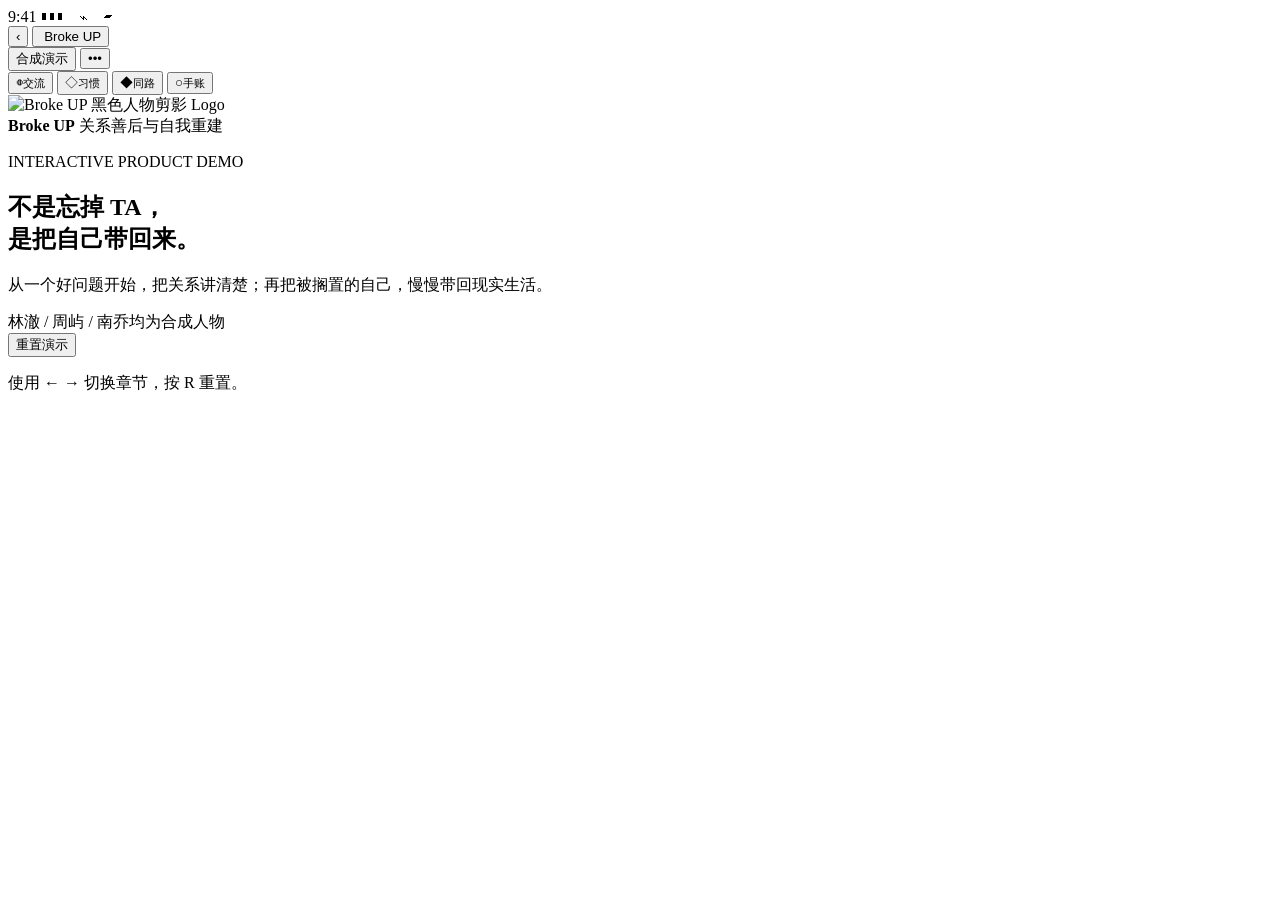
==== frontend/index.html @ 87f49ad3 "feat: add frontend/index.html" ====
<!doctype html>
<html lang="zh-CN">
  <head>
    <meta charset="UTF-8" />
    <meta name="viewport" content="width=device-width, initial-scale=1, viewport-fit=cover" />
    <meta
      name="description"
      content="Broke UP：先把一段关系讲清楚，再把每一次思念转成现实生活的一步。"
    />
    <meta name="theme-color" content="#d6d2c6" />
    <title>Broke UP｜关系善后与自我重建 Demo</title>
    <link rel="stylesheet" href="./styles.css" />
  </head>
  <body>
    <div class="ambient ambient-a" aria-hidden="true"></div>
    <div class="ambient ambient-b" aria-hidden="true"></div>

    <main class="demo-stage" aria-label="Broke UP 可交互产品原型">
      <section class="phone-frame" aria-label="手机界面">
        <div class="phone-surface" id="phoneSurface" data-phase="0">
          <div class="dynamic-island" aria-hidden="true"></div>
          <header class="status-bar" aria-hidden="true">
            <span>9:41</span>
            <span class="status-icons">▮▮▮　⌁　▰</span>
          </header>

          <nav class="app-bar" aria-label="页面导航">
            <button class="icon-button" id="backButton" type="button" aria-label="返回上一步">‹</button>
            <button class="brand-pill" type="button" id="brandButton" aria-label="Broke UP 首页">
              <img src="./assets/broke-up-logo-transparent.png" alt="" />
              <span>Broke UP</span>
            </button>
            <div class="top-actions">
              <button class="mode-pill" type="button" id="modeButton" aria-label="演示信息">
                <span class="mode-dot"></span>
                合成演示
              </button>
              <button class="demo-button" type="button" id="demoButton" aria-label="打开演示控制台">•••</button>
            </div>
          </nav>

          <div class="screen-progress" aria-hidden="true">
            <span id="progressBar"></span>
          </div>

          <div class="screen-host" id="screenHost" aria-live="polite"></div>
          <nav class="phase-tabs" id="phaseTabs" aria-label="第二阶段功能导航">
            <button type="button" data-phase-tab="chat" aria-label="情感交流">
              <span class="tab-glyph">◍</span><small>交流</small>
            </button>
            <button type="button" data-phase-tab="habit" aria-label="习惯与行动">
              <span class="tab-glyph">◇</span><small>习惯</small>
            </button>
            <button type="button" data-phase-tab="peer" aria-label="同路人">
              <span class="tab-glyph">◆</span><small>同路</small>
            </button>
            <button type="button" data-phase-tab="journal" aria-label="手账与关系记录">
              <span class="tab-glyph">○</span><small>手账</small>
            </button>
          </nav>
          <div class="toast" id="toast" role="status" aria-live="polite"></div>
        </div>
      </section>

      <aside class="presenter-rail" aria-label="演示章节导航">
        <div class="rail-brand">
          <img src="./assets/broke-up-logo-transparent.png" alt="Broke UP 黑色人物剪影 Logo" />
          <div>
            <strong>Broke UP</strong>
            <span>关系善后与自我重建</span>
          </div>
        </div>

        <div class="rail-copy">
          <p class="eyebrow">INTERACTIVE PRODUCT DEMO</p>
          <h1>不是忘掉 TA，<br />是把自己带回来。</h1>
          <p>从一个好问题开始，把关系讲清楚；再把被搁置的自己，慢慢带回现实生活。</p>
        </div>

        <ol class="chapter-list" id="chapterList"></ol>

        <div class="rail-footer">
          <div class="rail-status">
            <span class="mode-dot"></span>
            <span>林澈 / 周屿 / 南乔均为合成人物</span>
          </div>
          <button class="rail-reset" id="resetButton" type="button">重置演示</button>
          <p>使用 ← → 切换章节，按 R 重置。</p>
        </div>
      </aside>
    </main>

    <dialog class="modal" id="infoModal" aria-labelledby="infoTitle">
      <div class="modal-sheet compact">
        <button class="modal-close" type="button" data-close-modal aria-label="关闭">×</button>
        <p class="eyebrow">DEMO DISCLOSURE</p>
        <h2 id="infoTitle">这是一个稳定的合成演示</h2>
        <p>页面中的人物、关系轨迹、AI 分析和匹配结果均为预置数据，不代表真实用户效果，也不会调用外部模型。</p>
        <button class="primary-button" type="button" data-close-modal>我知道了</button>
      </div>
    </dialog>

    <dialog class="modal" id="evidenceModal" aria-labelledby="evidenceTitle">
      <form class="modal-sheet" method="dialog" id="evidenceForm">
        <button class="modal-close" value="cancel" aria-label="关闭">×</button>
        <p class="eyebrow" id="evidenceType">RELATIONSHIP EVIDENCE</p>
        <h2 id="evidenceTitle">证据详情</h2>
        <p class="source-line" id="evidenceSource"></p>
        <textarea id="evidenceDetail" rows="5" aria-label="证据内容"></textarea>
        <div class="modal-actions">
          <button class="secondary-button" type="button" id="hideEvidence">隐藏这条</button>
          <button class="primary-button" type="button" id="saveEvidence">确认并保存</button>
        </div>
      </form>
    </dialog>

    <dialog class="modal" id="demoModal" aria-labelledby="demoTitle">
      <div class="modal-sheet demo-sheet">
        <button class="modal-close" type="button" data-close-demo aria-label="关闭">×</button>
        <p class="eyebrow">DEMO CONTROL</p>
        <h2 id="demoTitle">演示控制台</h2>
        <p>快速跳到关键体验。人物、时间跃迁与结果均为合成演示。</p>
        <div class="demo-section">
          <strong>旅程天数</strong>
          <div class="demo-chip-row">
            <button type="button" data-demo-day="1">Day 1</button>
            <button type="button" data-demo-day="4">Day 4</button>
            <button type="button" data-demo-day="9">Day 9</button>
            <button type="button" data-demo-day="15">Day 15</button>
            <button type="button" data-demo-day="21">Day 21</button>
          </div>
        </div>
        <div class="demo-section">
          <strong>现实项目</strong>
          <div class="demo-chip-row">
            <button type="button" data-demo-skill="游泳">游泳</button>
            <button type="button" data-demo-skill="读书">读书</button>
            <button type="button" data-demo-skill="攀岩">攀岩</button>
            <button type="button" data-demo-skill="滑雪">滑雪</button>
          </div>
        </div>
        <button class="secondary-button" type="button" data-demo-reset>重置全部演示</button>
      </div>
    </dialog>

    <script src="./app.js" defer></script>
  </body>
</html>
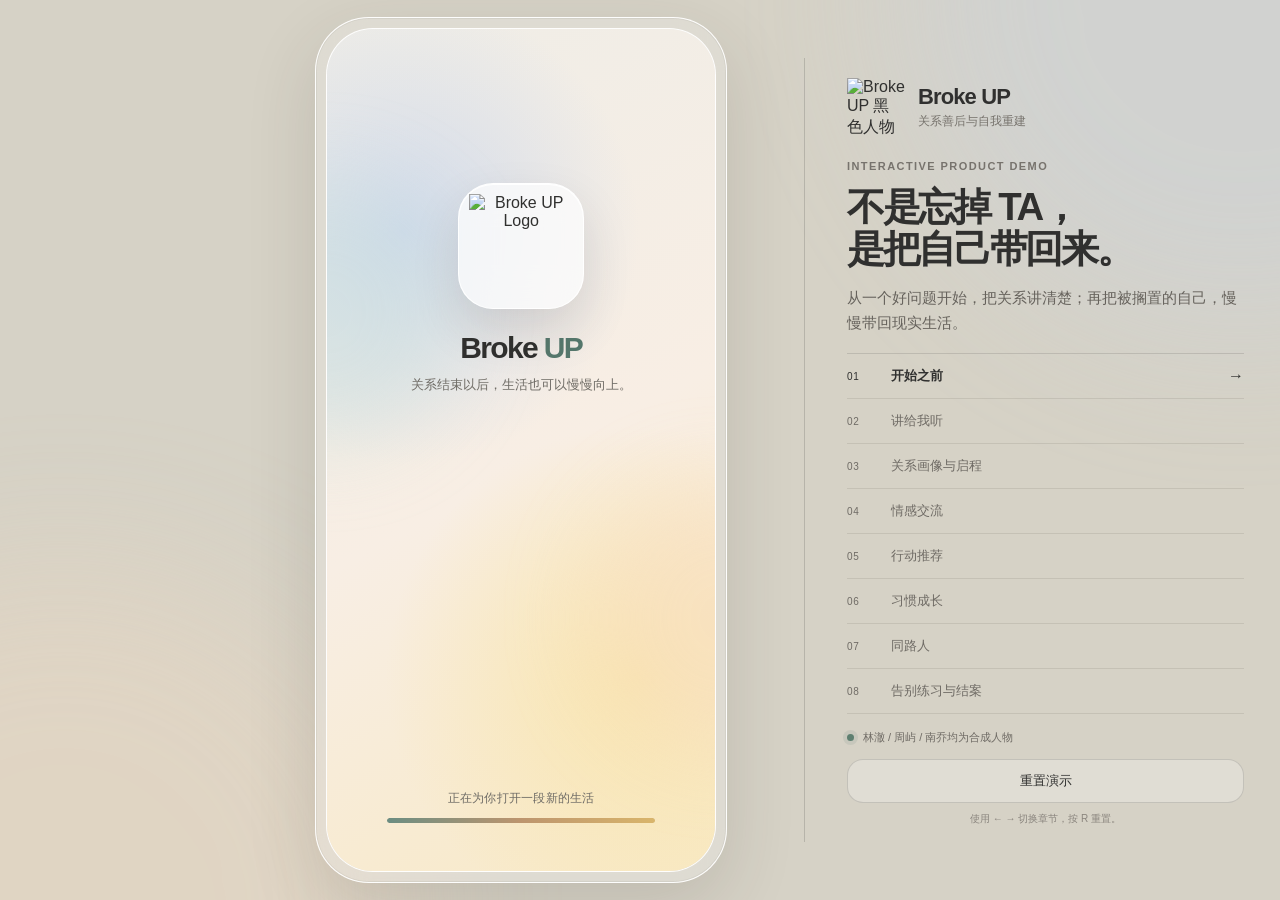
==== commit 0dadb21a: "feat: add Broke UP launch loading screen" ====
--- a/frontend/index.html
+++ b/frontend/index.html
@@ -18,6 +18,21 @@
     <main class="demo-stage" aria-label="Broke UP 可交互产品原型">
       <section class="phone-frame" aria-label="手机界面">
         <div class="phone-surface" id="phoneSurface" data-phase="0">
+          <section class="launch-screen" id="launchScreen" aria-label="Broke UP 正在打开" aria-live="polite">
+            <div class="launch-orb launch-orb-a" aria-hidden="true"></div>
+            <div class="launch-orb launch-orb-b" aria-hidden="true"></div>
+            <div class="launch-center">
+              <div class="launch-logo-card">
+                <img src="./assets/broke-up-logo-transparent.png" alt="Broke UP Logo" />
+              </div>
+              <strong>Broke <em>UP</em></strong>
+              <p>关系结束以后，生活也可以慢慢向上。</p>
+            </div>
+            <div class="launch-loading" aria-label="正在加载">
+              <span>正在为你打开一段新的生活</span>
+              <i aria-hidden="true"></i>
+            </div>
+          </section>
           <div class="dynamic-island" aria-hidden="true"></div>
           <header class="status-bar" aria-hidden="true">
             <span>9:41</span>
--- a/frontend/styles.css
+++ b/frontend/styles.css
@@ -0,0 +1,2176 @@
+:root {
+  color-scheme: light;
+  --canvas: #d6d2c6;
+  --cream: #fdf7e6;
+  --peach: #f9ddc1;
+  --yellow: #f9e4a6;
+  --blue: #c7d5ec;
+  --mint: #c3dddc;
+  --ink: #30302f;
+  --muted: #7a7772;
+  --line: rgba(48, 48, 47, 0.1);
+  --glass: rgba(255, 255, 255, 0.72);
+  --glass-strong: rgba(255, 255, 255, 0.88);
+  --shadow: 0 24px 70px rgba(54, 48, 40, 0.14);
+  --soft-shadow: 0 14px 34px rgba(65, 52, 38, 0.09);
+  --radius-xl: 30px;
+  --radius-lg: 24px;
+  --radius-md: 18px;
+  --ease: cubic-bezier(0.22, 0.8, 0.2, 1);
+  font-family: -apple-system, BlinkMacSystemFont, "SF Pro Display", "SF Pro Text", "PingFang SC",
+    "Helvetica Neue", Arial, sans-serif;
+}
+
+* {
+  box-sizing: border-box;
+}
+
+html,
+body {
+  min-width: 100%;
+  min-height: 100%;
+  margin: 0;
+  color: var(--ink);
+  background: var(--canvas);
+}
+
+body {
+  min-height: 100vh;
+  min-height: 100dvh;
+  overflow: hidden;
+}
+
+button,
+textarea,
+input {
+  font: inherit;
+}
+
+button {
+  color: inherit;
+}
+
+button:focus-visible,
+textarea:focus-visible,
+input:focus-visible {
+  outline: 3px solid rgba(74, 104, 128, 0.26);
+  outline-offset: 2px;
+}
+
+.ambient {
+  position: fixed;
+  width: 54vw;
+  height: 54vw;
+  pointer-events: none;
+  filter: blur(80px);
+  opacity: 0.42;
+  border-radius: 50%;
+}
+
+.ambient-a {
+  left: -22vw;
+  bottom: -28vw;
+  background: rgba(249, 221, 193, 0.7);
+}
+
+.ambient-b {
+  right: -24vw;
+  top: -28vw;
+  background: rgba(199, 213, 236, 0.7);
+}
+
+.demo-stage {
+  position: relative;
+  z-index: 1;
+  display: grid;
+  grid-template-columns: minmax(412px, 1fr) 440px;
+  align-items: center;
+  gap: clamp(42px, 6vw, 96px);
+  width: min(1280px, calc(100vw - 72px));
+  min-height: 100vh;
+  min-height: 100dvh;
+  margin: 0 auto;
+  padding: 17px 0;
+}
+
+.phone-frame {
+  justify-self: end;
+  width: 412px;
+  height: 866px;
+  min-height: 0;
+  padding: 10px;
+  border: 1px solid rgba(255, 255, 255, 0.92);
+  border-radius: 54px;
+  background: rgba(248, 248, 246, 0.26);
+  box-shadow: var(--shadow), inset 0 0 0 1px rgba(116, 112, 105, 0.09);
+  backdrop-filter: blur(24px);
+}
+
+.phone-surface {
+  --phase-bg: linear-gradient(150deg, #f8f8f6 0%, #f1eee8 78%, #e9e7e2 100%);
+  position: relative;
+  display: flex;
+  flex-direction: column;
+  width: 100%;
+  height: 100%;
+  overflow: hidden;
+  border: 1px solid rgba(255, 255, 255, 0.9);
+  border-radius: 47px;
+  background: var(--phase-bg);
+  transition: background 600ms var(--ease);
+  isolation: isolate;
+}
+
+.launch-screen {
+  position: absolute;
+  z-index: 30;
+  inset: 0;
+  display: flex;
+  flex-direction: column;
+  align-items: center;
+  justify-content: space-between;
+  overflow: hidden;
+  padding: 154px 28px 48px;
+  background:
+    radial-gradient(circle at 20% 24%, rgba(199, 213, 236, 0.78), transparent 33%),
+    radial-gradient(circle at 80% 77%, rgba(249, 228, 166, 0.8), transparent 35%),
+    linear-gradient(152deg, #efede7 0%, #f8eee4 52%, #f8e9c6 100%);
+  color: var(--ink);
+  text-align: center;
+  opacity: 1;
+  transition: opacity 280ms var(--ease), visibility 280ms var(--ease);
+}
+
+.launch-screen.is-leaving {
+  visibility: hidden;
+  opacity: 0;
+  pointer-events: none;
+}
+
+.launch-orb {
+  position: absolute;
+  width: 270px;
+  height: 270px;
+  border-radius: 50%;
+  filter: blur(42px);
+  opacity: 0.55;
+  pointer-events: none;
+  animation: launch-float 4.8s ease-in-out infinite alternate;
+}
+
+.launch-orb-a {
+  top: 148px;
+  left: -138px;
+  background: rgba(195, 221, 220, 0.74);
+}
+
+.launch-orb-b {
+  right: -145px;
+  bottom: 118px;
+  background: rgba(249, 221, 193, 0.86);
+  animation-delay: -2.4s;
+}
+
+.launch-center {
+  position: relative;
+  z-index: 1;
+  display: grid;
+  justify-items: center;
+}
+
+.launch-logo-card {
+  display: grid;
+  width: 126px;
+  height: 126px;
+  place-items: center;
+  overflow: hidden;
+  border: 1px solid rgba(255, 255, 255, 0.92);
+  border-radius: 35px;
+  background: rgba(255, 255, 255, 0.7);
+  box-shadow: 0 22px 48px rgba(54, 48, 40, 0.13), inset 0 1px 0 rgba(255, 255, 255, 0.96);
+  backdrop-filter: blur(18px);
+}
+
+.launch-logo-card img {
+  width: 104px;
+  height: 104px;
+  object-fit: contain;
+}
+
+.launch-center strong {
+  margin-top: 22px;
+  font-size: 30px;
+  font-weight: 720;
+  letter-spacing: -0.055em;
+}
+
+.launch-center strong em {
+  font-style: normal;
+  color: #55786d;
+}
+
+.launch-center p {
+  max-width: 255px;
+  margin: 10px 0 0;
+  color: #6f6c66;
+  font-size: 13px;
+  line-height: 1.6;
+}
+
+.launch-loading {
+  position: relative;
+  z-index: 1;
+  display: grid;
+  gap: 11px;
+  width: min(100%, 268px);
+  color: #6f6c66;
+  font-size: 12px;
+  letter-spacing: 0.02em;
+}
+
+.launch-loading i {
+  display: block;
+  height: 5px;
+  overflow: hidden;
+  border-radius: 999px;
+  background: rgba(48, 48, 47, 0.1);
+}
+
+.launch-loading i::after {
+  content: "";
+  display: block;
+  width: 42%;
+  height: 100%;
+  border-radius: inherit;
+  background: linear-gradient(90deg, #6b8d82, #bd956e, #d9b56b);
+  animation: launch-progress 1.8s var(--ease) both;
+}
+
+@keyframes launch-progress {
+  from { width: 8%; }
+  to { width: 100%; }
+}
+
+@keyframes launch-float {
+  from { transform: translate3d(-7px, -10px, 0) scale(0.96); }
+  to { transform: translate3d(11px, 10px, 0) scale(1.05); }
+}
+
+.dynamic-island {
+  position: absolute;
+  z-index: 5;
+  top: 11px;
+  left: 50%;
+  width: 122px;
+  height: 34px;
+  border-radius: 20px;
+  background: #171716;
+  transform: translateX(-50%);
+  pointer-events: none;
+}
+
+.phone-surface::before,
+.phone-surface::after {
+  content: "";
+  position: absolute;
+  z-index: -1;
+  pointer-events: none;
+  border-radius: 50%;
+  filter: blur(45px);
+  transition: background 650ms var(--ease), opacity 650ms var(--ease), transform 650ms var(--ease);
+}
+
+.phone-surface::before {
+  width: 310px;
+  height: 310px;
+  left: -120px;
+  top: 110px;
+  background: rgba(214, 210, 198, 0.52);
+}
+
+.phone-surface::after {
+  width: 330px;
+  height: 330px;
+  right: -155px;
+  bottom: 90px;
+  background: rgba(238, 230, 216, 0.5);
+}
+
+.phone-surface[data-phase="1"] {
+  --phase-bg: linear-gradient(152deg, #f6f5f2 0%, #ecece8 53%, #e7ebec 100%);
+}
+
+.phone-surface[data-phase="1"]::after,
+.phone-surface[data-phase="2"]::before {
+  background: rgba(199, 213, 236, 0.56);
+}
+
+.phone-surface[data-phase="2"] {
+  --phase-bg: linear-gradient(150deg, #f6f3ee 0%, #e9edef 56%, #eadfd4 100%);
+}
+
+.phone-surface[data-phase="3"] {
+  --phase-bg: linear-gradient(150deg, #f6f0e8 0%, #f8e5d0 54%, #f8e7b7 100%);
+}
+
+.phone-surface[data-phase="3"]::before,
+.phone-surface[data-phase="4"]::before {
+  background: rgba(249, 221, 193, 0.7);
+}
+
+.phone-surface[data-phase="4"] {
+  --phase-bg: linear-gradient(148deg, #f7eee3 0%, #f9ddc1 49%, #f9e4a6 100%);
+}
+
+.phone-surface[data-phase="5"] {
+  --phase-bg: linear-gradient(148deg, #f7eadc 0%, #f8d6b8 46%, #f8e69f 100%);
+}
+
+.phone-surface[data-phase="5"]::after,
+.phone-surface[data-phase="6"]::after {
+  background: rgba(195, 221, 220, 0.68);
+}
+
+.phone-surface[data-phase="6"] {
+  --phase-bg: linear-gradient(148deg, #f5eadd 0%, #f9dfbc 42%, #d7e5dc 100%);
+}
+
+.phone-surface[data-phase="7"] {
+  --phase-bg: linear-gradient(148deg, #f7ede3 0%, #f8d7bd 45%, #d9e6dc 100%);
+}
+
+.phone-surface[data-phase="7"]::before {
+  background: rgba(249, 228, 166, 0.66);
+}
+
+.phone-surface[data-phase="7"]::after {
+  background: rgba(199, 213, 236, 0.58);
+}
+
+.status-bar {
+  display: flex;
+  align-items: center;
+  justify-content: space-between;
+  height: 46px;
+  padding: 13px 27px 0;
+  font-size: 13px;
+  font-weight: 650;
+  letter-spacing: 0.01em;
+}
+
+.status-icons {
+  font-size: 11px;
+  letter-spacing: -0.05em;
+}
+
+.app-bar {
+  display: grid;
+  grid-template-columns: 44px minmax(0, 1fr) auto;
+  align-items: center;
+  gap: 9px;
+  padding: 12px 20px 10px;
+}
+
+.top-actions {
+  display: flex;
+  gap: 6px;
+  align-items: center;
+}
+
+.demo-button {
+  display: grid;
+  place-items: center;
+  width: 44px;
+  height: 44px;
+  padding: 0 0 6px;
+  border: 1px solid rgba(255, 255, 255, 0.86);
+  border-radius: 50%;
+  background: rgba(255, 255, 255, 0.72);
+  box-shadow: 0 8px 20px rgba(63, 55, 44, 0.05);
+  font-size: 16px;
+  letter-spacing: 1px;
+  cursor: pointer;
+}
+
+.icon-button,
+.brand-pill,
+.mode-pill {
+  height: 44px;
+  border: 1px solid rgba(255, 255, 255, 0.86);
+  background: rgba(255, 255, 255, 0.72);
+  box-shadow: 0 8px 20px rgba(63, 55, 44, 0.05);
+  backdrop-filter: blur(16px);
+}
+
+@media (max-width: 1160px) and (min-width: 981px) {
+  .mode-pill {
+    width: 44px;
+    padding: 0;
+    justify-content: center;
+    font-size: 0;
+  }
+}
+
+.icon-button {
+  display: grid;
+  place-items: center;
+  width: 44px;
+  padding: 0 0 4px;
+  border-radius: 50%;
+  font-size: 32px;
+  font-weight: 300;
+  cursor: pointer;
+}
+
+.icon-button:disabled {
+  visibility: hidden;
+}
+
+.brand-pill {
+  display: flex;
+  align-items: center;
+  justify-content: flex-start;
+  min-width: 0;
+  padding: 0 15px 0 8px;
+  border-radius: 22px;
+  cursor: pointer;
+}
+
+.brand-pill img,
+.rail-brand img,
+.brand-lockup img,
+.closure-logo img {
+  object-fit: contain;
+}
+
+.brand-pill img {
+  width: 30px;
+  height: 30px;
+  margin-right: 5px;
+}
+
+.brand-pill span {
+  overflow: hidden;
+  font-size: 15px;
+  font-weight: 650;
+  letter-spacing: -0.03em;
+  text-overflow: ellipsis;
+  white-space: nowrap;
+}
+
+.mode-pill {
+  display: flex;
+  align-items: center;
+  gap: 7px;
+  padding: 0 13px;
+  border-radius: 22px;
+  color: #635f59;
+  font-size: 11px;
+  cursor: pointer;
+}
+
+.mode-dot {
+  display: inline-block;
+  width: 7px;
+  height: 7px;
+  border-radius: 50%;
+  background: #5e7f70;
+  box-shadow: 0 0 0 4px rgba(94, 127, 112, 0.12);
+}
+
+.screen-progress {
+  height: 2px;
+  margin: 0 24px;
+  overflow: hidden;
+  border-radius: 3px;
+  background: rgba(48, 48, 47, 0.08);
+}
+
+.screen-progress span {
+  display: block;
+  width: 12.5%;
+  height: 100%;
+  border-radius: inherit;
+  background: linear-gradient(90deg, #808d91, #bb8e69);
+  transition: width 300ms var(--ease), background 400ms var(--ease);
+}
+
+.screen-host {
+  position: relative;
+  flex: 1;
+  min-height: 0;
+  overflow: hidden;
+}
+
+.phase-tabs {
+  position: absolute;
+  z-index: 10;
+  right: 0;
+  bottom: 0;
+  left: 0;
+  display: none;
+  grid-template-columns: repeat(4, 1fr);
+  height: 76px;
+  padding: 8px 12px max(9px, env(safe-area-inset-bottom));
+  border-top: 1px solid rgba(48, 48, 47, 0.08);
+  background: rgba(253, 250, 244, 0.88);
+  box-shadow: 0 -12px 32px rgba(65, 52, 38, 0.06);
+  backdrop-filter: blur(24px);
+}
+
+.phase-tabs.visible { display: grid; }
+.phase-tabs button {
+  display: grid;
+  place-items: center;
+  gap: 2px;
+  border: 0;
+  border-radius: 16px;
+  background: transparent;
+  color: #9a958e;
+  cursor: pointer;
+}
+.phase-tabs .tab-glyph { font-size: 19px; line-height: 1; }
+.phase-tabs small { font-size: 10px; }
+.phase-tabs button.active { color: #30302f; background: rgba(255, 255, 255, 0.56); }
+.phase-tabs button.active .tab-glyph { color: #6f8f7e; }
+.phone-surface[data-companion="true"] .screen { padding-bottom: calc(98px + env(safe-area-inset-bottom)); }
+
+.screen {
+  display: flex;
+  flex-direction: column;
+  width: 100%;
+  height: 100%;
+  min-height: 0;
+  padding: 22px 22px max(22px, env(safe-area-inset-bottom));
+  overflow: hidden auto;
+  scrollbar-width: none;
+  animation: screen-in 220ms var(--ease) both;
+}
+
+.screen::-webkit-scrollbar {
+  display: none;
+}
+
+@keyframes screen-in {
+  from {
+    opacity: 0;
+    transform: translateY(8px);
+  }
+  to {
+    opacity: 1;
+    transform: translateY(0);
+  }
+}
+
+.eyebrow {
+  margin: 0;
+  color: #77736d;
+  font-size: 11px;
+  font-weight: 650;
+  letter-spacing: 0.13em;
+  text-transform: uppercase;
+}
+
+.screen h2,
+.modal-sheet h2 {
+  margin: 10px 0 0;
+  font-size: clamp(29px, 7.2vw, 34px);
+  font-weight: 620;
+  line-height: 1.13;
+  letter-spacing: -0.055em;
+}
+
+.screen h3 {
+  margin: 0;
+  font-size: 21px;
+  font-weight: 620;
+  line-height: 1.28;
+  letter-spacing: -0.035em;
+}
+
+.screen p {
+  line-height: 1.55;
+}
+
+.lead {
+  margin: 12px 0 0;
+  color: #68645e;
+  font-size: 15px;
+}
+
+.glass-card {
+  border: 1px solid rgba(255, 255, 255, 0.78);
+  border-radius: var(--radius-lg);
+  background: var(--glass);
+  box-shadow: var(--soft-shadow);
+  backdrop-filter: blur(20px);
+}
+
+.primary-button,
+.secondary-button,
+.ghost-button,
+.text-button {
+  min-height: 50px;
+  border-radius: 18px;
+  cursor: pointer;
+  transition: transform 150ms ease, opacity 150ms ease, background 150ms ease;
+}
+
+.primary-button:active,
+.secondary-button:active,
+.ghost-button:active,
+.choice-card:active,
+.energy-button:active {
+  transform: scale(0.985);
+}
+
+.primary-button {
+  width: 100%;
+  border: 1px solid #30302f;
+  background: #30302f;
+  color: #fbf9f3;
+  font-size: 15px;
+  font-weight: 620;
+  box-shadow: 0 14px 28px rgba(48, 48, 47, 0.16);
+}
+
+.primary-button[disabled] {
+  border-color: #8d8983;
+  background: #8d8983;
+  cursor: wait;
+}
+
+.secondary-button,
+.ghost-button {
+  width: 100%;
+  border: 1px solid rgba(255, 255, 255, 0.8);
+  background: rgba(255, 255, 255, 0.5);
+  color: var(--ink);
+  font-size: 14px;
+  font-weight: 550;
+}
+
+.ghost-button {
+  min-height: 44px;
+  border-color: rgba(48, 48, 47, 0.13);
+  background: transparent;
+}
+
+.text-button {
+  min-height: 40px;
+  padding: 0;
+  border: 0;
+  background: transparent;
+  color: #68645e;
+  font-size: 13px;
+}
+
+.button-stack {
+  display: grid;
+  gap: 10px;
+  margin-top: auto;
+  padding-top: 20px;
+}
+
+.microcopy {
+  margin: 10px 0 0;
+  color: #817d76;
+  font-size: 11px;
+  line-height: 1.5;
+  text-align: center;
+}
+
+.promise-list { display: grid; gap: 12px; margin-top: 24px; }
+.promise-card { position: relative; display: grid; grid-template-columns: 1fr 36px; gap: 14px; padding: 17px; }
+.promise-card > div { grid-column: 1; grid-row: 1; }
+.promise-card strong { display: block; font-size: 15px; line-height: 1.35; }
+.promise-card p { margin: 6px 0 0; color: var(--muted); font-size: 11px; line-height: 1.5; }
+.promise-card small { display: block; margin-top: 8px; color: #938e87; font-size: 9px; }
+.promise-check { display: grid; grid-column: 2; grid-row: 1; place-items: center; width: 30px; height: 30px; border-radius: 50%; background: #30302f; color: white; font-size: 13px; }
+.promise-toggle { grid-column: 2; grid-row: 1; }
+.promise-toggle input { position: absolute; opacity: 0; }
+.promise-toggle span { position: relative; display: block; width: 36px; height: 22px; border-radius: 99px; background: rgba(48,48,47,.18); cursor: pointer; }
+.promise-toggle span::after { content: ""; position: absolute; top: 3px; left: 3px; width: 16px; height: 16px; border-radius: 50%; background: white; transition: transform 180ms ease; }
+.promise-toggle input:checked + span { background: #6f8f7e; }
+.promise-toggle input:checked + span::after { transform: translateX(14px); }
+.safety-note { margin-top: 14px; padding: 12px 14px; border: 1px solid rgba(48,48,47,.07); border-radius: 17px; background: rgba(255,255,255,.3); color: #8a857e; font-size: 10px; line-height: 1.5; }
+
+.agent-orb {
+  position: relative;
+  flex: none;
+  width: 126px;
+  height: 126px;
+  margin: 28px auto 22px;
+  border-radius: 50%;
+  background:
+    radial-gradient(circle at 30% 28%, rgba(255, 255, 255, 0.9), transparent 24%),
+    radial-gradient(circle at 68% 70%, rgba(195, 221, 220, 0.95), transparent 40%),
+    radial-gradient(circle at 42% 60%, rgba(199, 213, 236, 0.95), rgba(236, 192, 228, 0.62) 58%, transparent 74%);
+  box-shadow: 0 0 44px rgba(171, 190, 217, 0.75), 0 0 80px rgba(249, 228, 166, 0.45);
+  animation: breathe 3.8s ease-in-out infinite;
+}
+
+.agent-orb.small {
+  width: 46px;
+  height: 46px;
+  margin: 0;
+  box-shadow: 0 0 24px rgba(171, 190, 217, 0.58);
+}
+
+@keyframes breathe {
+  50% {
+    transform: scale(1.045);
+    filter: saturate(1.08);
+  }
+}
+
+.sealed-card {
+  padding: 20px;
+  text-align: left;
+}
+
+.sealed-card .seal {
+  display: grid;
+  place-items: center;
+  width: 42px;
+  height: 42px;
+  margin-bottom: 22px;
+  border-radius: 50%;
+  background: #353533;
+  color: white;
+  font-size: 18px;
+}
+
+.sealed-card h3 {
+  margin-bottom: 8px;
+}
+
+.sealed-card p {
+  margin: 0;
+  color: var(--muted);
+  font-size: 13px;
+}
+
+.disclosure {
+  display: grid;
+  gap: 12px;
+  margin-top: 18px;
+  padding: 18px;
+}
+
+.disclosure-row {
+  display: grid;
+  grid-template-columns: 28px 1fr;
+  gap: 10px;
+  align-items: start;
+  font-size: 13px;
+  line-height: 1.42;
+}
+
+.disclosure-row span:first-child {
+  display: grid;
+  place-items: center;
+  width: 25px;
+  height: 25px;
+  border-radius: 50%;
+  background: rgba(199, 213, 236, 0.48);
+  font-size: 11px;
+}
+
+.consent-check {
+  display: flex;
+  gap: 10px;
+  align-items: flex-start;
+  margin-top: 14px;
+  color: #5f5c56;
+  font-size: 12px;
+  line-height: 1.4;
+}
+
+.consent-check input {
+  width: 18px;
+  height: 18px;
+  margin-top: 1px;
+  accent-color: #30302f;
+}
+
+.simulation-tag {
+  align-self: center;
+  margin: 0 auto 16px;
+  padding: 7px 12px;
+  border: 1px solid rgba(48, 48, 47, 0.15);
+  border-radius: 99px;
+  background: rgba(255, 255, 255, 0.48);
+  color: #6e6962;
+  font-size: 10px;
+  letter-spacing: 0.05em;
+}
+
+.echo-profile {
+  display: flex;
+  flex-direction: column;
+  align-items: center;
+  margin-top: 10px;
+  text-align: center;
+}
+
+.avatar,
+.peer-avatar {
+  display: grid;
+  place-items: center;
+  border: 1px solid rgba(255, 255, 255, 0.88);
+  border-radius: 50%;
+  background: linear-gradient(150deg, rgba(199, 213, 236, 0.9), rgba(249, 221, 193, 0.9));
+  color: #484641;
+  box-shadow: var(--soft-shadow);
+}
+
+.avatar {
+  width: 72px;
+  height: 72px;
+  font-size: 20px;
+  font-weight: 650;
+}
+
+.echo-profile strong {
+  margin-top: 10px;
+  font-size: 17px;
+}
+
+.echo-bubble {
+  position: relative;
+  margin: 24px 8px 0;
+  padding: 20px;
+  border-radius: 26px 26px 26px 8px;
+  background: rgba(255, 255, 255, 0.8);
+  box-shadow: var(--soft-shadow);
+  font-size: 17px;
+  line-height: 1.48;
+}
+
+.agent-question {
+  display: flex;
+  gap: 12px;
+  align-items: center;
+  margin-top: 18px;
+  padding: 14px;
+  border-top: 1px solid rgba(48, 48, 47, 0.09);
+  color: #5f5c56;
+  font-size: 13px;
+  line-height: 1.45;
+}
+
+.question-index {
+  display: flex;
+  justify-content: space-between;
+  margin-top: 22px;
+  color: #7b7770;
+  font-size: 12px;
+}
+
+.question-hint { margin: 9px 0 0; color: #8a857e; font-size: 11px; }
+.answer-options > small { margin-bottom: 1px; color: #97928b; font-size: 9px; }
+.story-footer { display: flex; justify-content: space-between; align-items: center; gap: 12px; margin-top: 9px; color: #8f8a83; font-size: 9px; }
+.story-footer button { padding: 7px 0; border: 0; background: transparent; color: #77716a; font-size: 10px; cursor: pointer; }
+
+.checkpoint-screen h2 { white-space: pre-line; }
+.checkpoint-grid { display: grid; gap: 12px; margin-top: 22px; }
+.checkpoint-card { padding: 18px; }
+.checkpoint-card small, .checkpoint-card strong, .checkpoint-card span { display: block; }
+.checkpoint-card small { color: #6f8f7e; font-size: 10px; }
+.checkpoint-card strong { margin-top: 8px; font-size: 15px; line-height: 1.45; }
+.checkpoint-card span { margin-top: 8px; color: var(--muted); font-size: 11px; line-height: 1.45; }
+.checkpoint-card.open { border-color: rgba(181,138,103,.25); background: rgba(253,247,230,.68); }
+.checkpoint-card.open small { color: #a07655; }
+.portrait-meter { margin-top: 18px; }
+.portrait-meter > div { height: 6px; overflow: hidden; border-radius: 6px; background: rgba(48,48,47,.08); }
+.portrait-meter > div span { display: block; height: 100%; border-radius: inherit; background: linear-gradient(90deg,#83939a,#b58a67); }
+.portrait-meter > small { display: block; margin-top: 7px; color: #918c85; font-size: 9px; text-align: right; }
+
+.profile-card {
+  display: grid;
+  gap: 13px;
+  margin-top: 22px;
+  padding: 18px;
+}
+
+.simple-profile { gap: 17px; }
+.profile-line { display: grid; grid-template-columns: 62px 1fr; gap: 14px; align-items: center; }
+.profile-line label { min-width: 0; }
+.profile-card label > span { float: right; color: #a09b94; font-size: 9px; font-weight: 400; }
+.profile-card fieldset { min-width: 0; margin: 0; padding: 0; border: 0; }
+.profile-card legend { padding: 0; color: var(--ink); font-size: 13px; font-weight: 620; }
+.profile-card fieldset > small { display: block; margin-top: 4px; color: #938e87; font-size: 9px; }
+.profile-chips { display: flex; flex-wrap: wrap; gap: 7px; margin-top: 10px; }
+.profile-chip { min-height: 34px; padding: 0 11px; border: 1px solid rgba(48,48,47,.1); border-radius: 99px; background: rgba(255,255,255,.52); color: #716c65; font-size: 10px; cursor: pointer; }
+.profile-chip.selected { border-color: #6f8f7e; background: rgba(195,221,220,.46); color: #405e4f; }
+
+.profile-avatar {
+  display: grid;
+  place-items: center;
+  width: 62px;
+  height: 62px;
+  border: 1px solid rgba(255, 255, 255, 0.9);
+  border-radius: 50%;
+  background: linear-gradient(145deg, var(--blue), var(--peach));
+  box-shadow: var(--soft-shadow);
+  font-size: 18px;
+  font-weight: 680;
+}
+
+.profile-avatar.small {
+  width: 46px;
+  height: 46px;
+  font-size: 14px;
+}
+
+.profile-card label {
+  display: grid;
+  gap: 6px;
+  color: #716c65;
+  font-size: 11px;
+}
+
+.profile-card input {
+  width: 100%;
+  height: 44px;
+  padding: 0 13px;
+  border: 1px solid rgba(48, 48, 47, 0.1);
+  border-radius: 14px;
+  background: rgba(255, 255, 255, 0.62);
+  color: var(--ink);
+  font-size: 14px;
+}
+
+.entry-grid {
+  display: grid;
+  gap: 13px;
+  margin-top: 28px;
+}
+
+.entry-card {
+  display: grid;
+  grid-template-columns: 48px 1fr auto;
+  gap: 4px 14px;
+  width: 100%;
+  padding: 18px;
+  color: var(--ink);
+  text-align: left;
+  cursor: pointer;
+}
+
+.entry-card .entry-icon {
+  display: grid;
+  grid-row: 1 / 3;
+  place-items: center;
+  width: 48px;
+  height: 48px;
+  border-radius: 16px;
+  background: linear-gradient(145deg, rgba(199, 213, 236, 0.8), rgba(249, 228, 166, 0.68));
+  font-size: 18px;
+}
+
+.entry-card strong { font-size: 17px; }
+.entry-card small { grid-column: 2 / 4; color: var(--muted); font-size: 12px; line-height: 1.45; }
+.entry-card em { justify-self: end; grid-column: 3; grid-row: 1; color: #7e8f85; font-size: 10px; font-style: normal; }
+.entry-card b { grid-column: 2 / 4; margin-top: 5px; color: #938e87; font-size: 9px; font-weight: 500; }
+
+.story-person {
+  display: flex;
+  align-items: center;
+  gap: 8px;
+  margin-top: 14px;
+  color: var(--muted);
+  font-size: 11px;
+}
+
+.mini-avatar {
+  display: grid;
+  place-items: center;
+  width: 26px;
+  height: 26px;
+  border-radius: 50%;
+  background: rgba(199, 213, 236, 0.72);
+  color: var(--ink);
+}
+
+.voice-agent {
+  display: grid;
+  justify-items: center;
+  color: var(--muted);
+  font-size: 11px;
+}
+
+.voice-agent .agent-orb { width: 92px; height: 92px; margin: 12px auto 10px; }
+.voice-agent strong { color: var(--ink); font-size: 16px; }
+
+.voice-transcript { display: grid; gap: 10px; margin-top: 18px; }
+.voice-bubble { max-width: 88%; padding: 13px 15px; border-radius: 19px; font-size: 13px; line-height: 1.45; }
+.voice-bubble.agent { border-bottom-left-radius: 6px; background: rgba(255, 255, 255, 0.68); }
+.voice-bubble.user { justify-self: end; border-bottom-right-radius: 6px; background: #30302f; color: white; }
+
+.live-memory { display: grid; gap: 7px; margin-top: 14px; padding: 14px; }
+.live-memory small { color: var(--muted); font-size: 10px; }
+.live-memory span { color: #647a6c; font-size: 11px; }
+
+.build-list { display: grid; gap: 13px; margin-top: 18px; padding: 18px; color: var(--muted); font-size: 13px; }
+.build-list .done { color: #5e7f70; }
+
+.portrait-header {
+  display: flex;
+  align-items: center;
+  gap: 12px;
+  margin: 12px 0 4px;
+  padding: 12px;
+}
+.portrait-header strong, .portrait-header small { display: block; }
+.portrait-header strong { font-size: 13px; }
+.portrait-header small { margin-top: 3px; color: var(--muted); font-size: 10px; }
+
+.transition-orb { display: grid; justify-items: center; margin-top: 8px; color: #7c7770; font-size: 10px; }
+.transition-orb .agent-orb { width: 96px; height: 96px; margin: 10px auto 12px; }
+.transition-screen h2 { margin-top: 20px; font-size: 28px; }
+.transition-path { display: grid; gap: 9px; margin-top: 18px; }
+.transition-path article { display: grid; grid-template-columns: 28px 1fr; gap: 10px; padding: 14px; }
+.transition-path article > span { color: #a07b5f; font-size: 9px; letter-spacing: .08em; }
+.transition-path strong { display: block; font-size: 13px; }
+.transition-path p { margin: 4px 0 0; color: var(--muted); font-size: 10px; line-height: 1.45; }
+.journal-note { margin-top: 14px; padding: 15px; }
+.journal-note small, .journal-note span { display: block; color: #8a857e; font-size: 9px; }
+.journal-note p { margin: 7px 0; font-size: 13px; line-height: 1.5; }
+
+.question-text {
+  margin-top: 12px !important;
+  font-size: 30px !important;
+}
+
+.answer-options {
+  display: grid;
+  gap: 10px;
+  margin-top: 24px;
+}
+
+.choice-card,
+.energy-button,
+.milestone-button {
+  border: 1px solid rgba(255, 255, 255, 0.82);
+  background: rgba(255, 255, 255, 0.58);
+  color: var(--ink);
+  cursor: pointer;
+}
+
+.choice-card {
+  min-height: 58px;
+  padding: 14px 16px;
+  border-radius: 20px;
+  font-size: 14px;
+  line-height: 1.4;
+  text-align: left;
+}
+
+.choice-card.selected,
+.energy-button.selected {
+  border-color: rgba(115, 137, 124, 0.5);
+  background: rgba(230, 240, 234, 0.78);
+  box-shadow: inset 0 0 0 1px rgba(115, 137, 124, 0.22);
+}
+
+.composer {
+  margin-top: auto;
+  padding: 12px;
+  border-radius: 25px;
+  background: rgba(250, 251, 253, 0.83);
+  box-shadow: var(--soft-shadow);
+}
+
+.composer textarea {
+  width: 100%;
+  min-height: 58px;
+  resize: none;
+  border: 0;
+  background: transparent;
+  color: var(--ink);
+  font-size: 14px;
+  line-height: 1.45;
+}
+
+.composer textarea::placeholder {
+  color: #9a9690;
+}
+
+.composer textarea:focus {
+  outline: 0;
+}
+
+.composer-actions {
+  display: flex;
+  align-items: center;
+  justify-content: space-between;
+  margin-top: 8px;
+}
+
+.record-button,
+.send-button {
+  display: grid;
+  place-items: center;
+  width: 40px;
+  height: 40px;
+  border: 0;
+  border-radius: 50%;
+  cursor: pointer;
+}
+
+.record-button {
+  background: rgba(255, 255, 255, 0.78);
+}
+
+.record-button.recording {
+  background: #f2c8bc;
+  animation: pulse-record 1s ease-in-out infinite;
+}
+
+@keyframes pulse-record {
+  50% {
+    box-shadow: 0 0 0 8px rgba(226, 149, 129, 0.13);
+  }
+}
+
+.send-button {
+  background: #30302f;
+  color: white;
+  font-size: 20px;
+}
+
+.memory-status {
+  color: #708376;
+  font-size: 11px;
+}
+
+.tab-row {
+  display: flex;
+  gap: 8px;
+  margin: 20px -2px 14px;
+  padding: 2px;
+  overflow-x: auto;
+  scrollbar-width: none;
+}
+
+.tab-row::-webkit-scrollbar {
+  display: none;
+}
+
+.tab-button {
+  flex: none;
+  height: 36px;
+  padding: 0 13px;
+  border: 1px solid rgba(255, 255, 255, 0.8);
+  border-radius: 18px;
+  background: rgba(255, 255, 255, 0.48);
+  color: #6d6963;
+  font-size: 12px;
+  cursor: pointer;
+}
+
+.tab-button.active {
+  border-color: #30302f;
+  background: #30302f;
+  color: white;
+}
+
+.evidence-list {
+  display: grid;
+  gap: 10px;
+}
+
+.evidence-card {
+  display: grid;
+  grid-template-columns: 10px 1fr auto;
+  gap: 12px;
+  align-items: center;
+  width: 100%;
+  padding: 15px;
+  border: 1px solid rgba(255, 255, 255, 0.82);
+  border-radius: 21px;
+  background: rgba(255, 255, 255, 0.62);
+  color: var(--ink);
+  text-align: left;
+  cursor: pointer;
+}
+
+.evidence-dot {
+  width: 8px;
+  height: 8px;
+  border-radius: 50%;
+  background: #83939a;
+}
+
+.evidence-card[data-category="view"] .evidence-dot {
+  background: #b79172;
+}
+
+.evidence-card[data-category="model"] .evidence-dot {
+  background: #9a8ca8;
+}
+
+.evidence-card[data-category="unknown"] .evidence-dot {
+  background: #9a9790;
+}
+
+.evidence-card[data-category="self"] .evidence-dot {
+  background: #6f8f7e;
+}
+
+.evidence-card strong {
+  display: block;
+  font-size: 14px;
+  line-height: 1.35;
+}
+
+.evidence-card small {
+  display: block;
+  margin-top: 4px;
+  color: var(--muted);
+  font-size: 11px;
+}
+
+.evidence-card > span:last-child {
+  color: #7a7772;
+  font-size: 18px;
+}
+
+.caveat {
+  margin: 13px 0 0;
+  color: #77736d;
+  font-size: 11px;
+  line-height: 1.5;
+}
+
+.clue-input {
+  margin-top: 18px;
+  padding: 16px;
+  border-radius: 22px 22px 8px 22px;
+  background: #30302f;
+  color: white;
+  font-size: 15px;
+  line-height: 1.45;
+}
+
+.companion-head { display: flex; gap: 12px; align-items: center; margin: 12px 0 16px; padding: 13px; }
+.companion-head strong, .companion-head small { display: block; }
+.companion-head strong { font-size: 12px; }
+.companion-head small { margin-top: 3px; color: var(--muted); font-size: 9px; }
+.clue-composer { display: grid; grid-template-columns: 1fr 40px; gap: 8px; margin-top: 16px; padding: 10px; border-radius: 22px; background: rgba(255,255,255,.7); box-shadow: var(--soft-shadow); }
+.clue-composer textarea { min-height: 58px; resize: none; border: 0; background: transparent; color: var(--ink); font-size: 13px; line-height: 1.45; }
+.clue-composer textarea:focus { outline: 0; }
+.clue-composer button { align-self: end; width: 40px; height: 40px; border: 0; border-radius: 50%; background: #30302f; color: white; font-size: 18px; cursor: pointer; }
+.clue-presets { display: flex; gap: 7px; margin-top: 10px; overflow-x: auto; scrollbar-width: none; }
+.clue-presets::-webkit-scrollbar { display: none; }
+.clue-presets button { flex: none; min-height: 32px; padding: 0 10px; border: 1px solid rgba(48,48,47,.09); border-radius: 99px; background: rgba(255,255,255,.4); color: #77716a; font-size: 9px; cursor: pointer; }
+
+.analysis-stack {
+  display: grid;
+  gap: 9px;
+  margin-top: 15px;
+}
+
+.analysis-card {
+  display: grid;
+  grid-template-columns: 74px 1fr;
+  gap: 10px;
+  padding: 13px 14px;
+  border: 1px solid rgba(255, 255, 255, 0.72);
+  border-radius: 18px;
+  background: rgba(255, 255, 255, 0.54);
+  font-size: 12px;
+  line-height: 1.45;
+}
+
+.analysis-card strong {
+  font-size: 11px;
+  letter-spacing: 0.04em;
+}
+
+.analysis-card.unknown {
+  background: rgba(239, 237, 232, 0.62);
+}
+
+.analysis-card.loop {
+  border-color: rgba(185, 137, 91, 0.24);
+  background: rgba(253, 247, 230, 0.72);
+}
+
+.source-chip {
+  display: inline-flex;
+  align-items: center;
+  gap: 6px;
+  margin-top: 12px;
+  padding: 7px 10px;
+  border: 1px solid rgba(48, 48, 47, 0.1);
+  border-radius: 99px;
+  background: rgba(255, 255, 255, 0.42);
+  color: #6b6760;
+  font-size: 10px;
+}
+
+.energy-row {
+  display: grid;
+  grid-template-columns: repeat(3, 1fr);
+  gap: 8px;
+  margin-top: 18px;
+}
+
+.energy-button {
+  min-height: 46px;
+  border-radius: 17px;
+  font-size: 12px;
+}
+
+.action-list {
+  display: grid;
+  gap: 10px;
+  margin-top: 15px;
+}
+
+.action-card {
+  display: grid;
+  grid-template-columns: 1fr auto;
+  gap: 10px;
+  align-items: center;
+  padding: 16px;
+  border: 1px solid rgba(255, 255, 255, 0.82);
+  border-radius: 22px;
+  background: rgba(255, 255, 255, 0.6);
+  box-shadow: 0 10px 24px rgba(77, 57, 38, 0.05);
+}
+
+.action-card small {
+  color: #8c6d52;
+  font-size: 10px;
+  font-weight: 650;
+  letter-spacing: 0.06em;
+}
+
+.action-card strong {
+  display: block;
+  margin-top: 5px;
+  font-size: 14px;
+  line-height: 1.35;
+}
+
+.action-card p {
+  margin: 5px 0 0;
+  color: #756f67;
+  font-size: 11px;
+  line-height: 1.4;
+}
+
+.action-select {
+  display: grid;
+  place-items: center;
+  width: 38px;
+  height: 38px;
+  border: 0;
+  border-radius: 50%;
+  background: #30302f;
+  color: white;
+  cursor: pointer;
+}
+
+.recommendation-reason {
+  margin-top: 12px;
+  padding: 12px 14px;
+  border-left: 2px solid #b58a67;
+  color: #6d675f;
+  font-size: 11px;
+  line-height: 1.5;
+}
+
+.feedback-card {
+  margin-top: 16px;
+  padding: 16px;
+}
+
+.feedback-card p {
+  margin: 0 0 12px;
+  font-size: 13px;
+}
+
+.feedback-row {
+  display: flex;
+  flex-wrap: wrap;
+  gap: 7px;
+}
+
+.feedback-chip {
+  min-height: 34px;
+  padding: 0 12px;
+  border: 1px solid rgba(48, 48, 47, 0.11);
+  border-radius: 99px;
+  background: rgba(255, 255, 255, 0.58);
+  color: #625e58;
+  font-size: 11px;
+  cursor: pointer;
+}
+
+.feedback-chip.selected {
+  border-color: #30302f;
+  background: #30302f;
+  color: white;
+}
+
+.project-card {
+  margin-top: 14px;
+  padding: 17px;
+}
+
+.project-meta {
+  display: flex;
+  justify-content: space-between;
+  margin-bottom: 9px;
+  color: #746c62;
+  font-size: 11px;
+}
+
+.project-progress {
+  height: 7px;
+  overflow: hidden;
+  border-radius: 9px;
+  background: rgba(48, 48, 47, 0.1);
+}
+
+.project-progress span,
+.project-progress b {
+  display: block;
+  height: 100%;
+  border-radius: inherit;
+  background: linear-gradient(90deg, #c88c55, #788f80);
+  transition: width 400ms var(--ease);
+}
+
+.journey-head {
+  display: grid;
+  grid-template-columns: 1fr auto;
+  gap: 10px 14px;
+  margin-bottom: 17px;
+  padding: 15px;
+}
+
+.journey-head small,
+.journey-head strong { display: block; }
+.journey-head small { color: var(--muted); font-size: 10px; }
+.journey-head strong { margin-top: 3px; font-size: 18px; }
+.journey-head strong i { color: var(--muted); font-size: 11px; font-style: normal; font-weight: 500; }
+.journey-head > span { align-self: center; color: #6e675e; font-size: 11px; }
+.journey-head .project-progress { grid-column: 1 / -1; }
+
+.view-timeline {
+  display: grid;
+  gap: 0;
+  margin-top: 13px;
+  padding: 15px;
+}
+
+.view-entry {
+  padding: 10px 0;
+  border-top: 1px solid rgba(48, 48, 47, 0.08);
+}
+.view-entry small { color: var(--muted); font-size: 10px; }
+.view-entry p { margin: 4px 0 0; color: #6d6861; font-size: 11px; line-height: 1.45; }
+.view-entry.latest p { color: var(--ink); font-size: 12px; }
+
+.same-road-feed { margin-top: 20px; }
+.feed-card { margin-top: 10px; padding: 14px; }
+.feed-card strong { font-size: 12px; }
+.feed-card p { margin: 7px 0; color: #67625b; font-size: 11px; }
+.feed-card small { color: var(--muted); font-size: 9px; }
+
+.milestone-list {
+  display: grid;
+  gap: 8px;
+  margin-top: 15px;
+}
+
+.milestone-button {
+  display: grid;
+  grid-template-columns: 28px 1fr;
+  gap: 9px;
+  align-items: start;
+  width: 100%;
+  min-height: 54px;
+  padding: 11px 12px;
+  border-radius: 18px;
+  text-align: left;
+}
+
+.milestone-button:disabled {
+  opacity: 0.48;
+  cursor: default;
+}
+
+.milestone-button.current {
+  border-color: rgba(112, 143, 126, 0.46);
+  background: rgba(231, 241, 234, 0.7);
+}
+
+.milestone-number {
+  display: grid;
+  place-items: center;
+  width: 26px;
+  height: 26px;
+  border-radius: 50%;
+  background: rgba(48, 48, 47, 0.08);
+  font-size: 11px;
+}
+
+.milestone-button.current .milestone-number,
+.milestone-button.done .milestone-number {
+  background: #6f8f7e;
+  color: white;
+}
+
+.milestone-button strong {
+  display: block;
+  font-size: 13px;
+}
+
+.milestone-button small {
+  display: block;
+  margin-top: 3px;
+  color: #756e66;
+  font-size: 10px;
+  line-height: 1.35;
+}
+
+.consent-card {
+  margin-top: 16px;
+  padding: 17px;
+}
+
+.share-row {
+  display: flex;
+  align-items: center;
+  justify-content: space-between;
+  gap: 12px;
+  padding: 10px 0;
+  border-bottom: 1px solid rgba(48, 48, 47, 0.08);
+  font-size: 13px;
+}
+
+.share-row:last-child {
+  border-bottom: 0;
+}
+
+.toggle {
+  position: relative;
+  width: 42px;
+  height: 24px;
+  flex: none;
+}
+
+.toggle input {
+  position: absolute;
+  opacity: 0;
+}
+
+.toggle span {
+  display: block;
+  width: 100%;
+  height: 100%;
+  border-radius: 99px;
+  background: rgba(48, 48, 47, 0.18);
+  cursor: pointer;
+  transition: background 180ms ease;
+}
+
+.toggle span::after {
+  content: "";
+  position: absolute;
+  width: 18px;
+  height: 18px;
+  left: 3px;
+  top: 3px;
+  border-radius: 50%;
+  background: white;
+  box-shadow: 0 2px 6px rgba(0, 0, 0, 0.15);
+  transition: transform 180ms ease;
+}
+
+.toggle input:checked + span {
+  background: #718c7b;
+}
+
+.toggle input:checked + span::after {
+  transform: translateX(18px);
+}
+
+.peer-card {
+  display: grid;
+  grid-template-columns: 58px 1fr;
+  gap: 14px;
+  margin-top: 14px;
+  padding: 17px;
+}
+
+.peer-avatar {
+  width: 58px;
+  height: 58px;
+  background: linear-gradient(145deg, rgba(195, 221, 220, 0.96), rgba(249, 228, 166, 0.86));
+  font-size: 15px;
+  font-weight: 650;
+}
+
+.peer-card h3 {
+  font-size: 18px;
+}
+
+.peer-card p {
+  margin: 5px 0 0;
+  color: #6f6961;
+  font-size: 11px;
+}
+
+.peer-tags {
+  display: flex;
+  flex-wrap: wrap;
+  gap: 6px;
+  grid-column: 1 / -1;
+}
+
+.peer-tags span {
+  padding: 7px 9px;
+  border-radius: 99px;
+  background: rgba(255, 255, 255, 0.58);
+  color: #69645d;
+  font-size: 10px;
+}
+
+.call-orbit {
+  position: relative;
+  display: grid;
+  place-items: center;
+  width: 172px;
+  height: 172px;
+  margin: 27px auto 22px;
+  border: 1px solid rgba(48, 48, 47, 0.08);
+  border-radius: 50%;
+  background: rgba(255, 255, 255, 0.34);
+  box-shadow: 0 0 0 16px rgba(255, 255, 255, 0.14), 0 0 0 34px rgba(255, 255, 255, 0.07);
+}
+
+.closure-center { justify-content: center; }
+.readiness-card { margin-top: 28px; padding: 17px; }
+.readiness-card span { color: #6f8f7e; font-size: 11px; font-weight: 650; }
+.readiness-card p { margin: 8px 0 0; color: var(--muted); font-size: 13px; }
+
+.invite-card {
+  display: grid;
+  grid-template-columns: 62px 1fr;
+  gap: 12px;
+  align-items: center;
+  margin-top: 28px;
+  padding: 18px;
+}
+.invite-card strong, .invite-card small { display: block; }
+.invite-card small { margin-top: 4px; color: var(--muted); font-size: 10px; }
+.invite-card p { grid-column: 1 / -1; margin: 3px 0 0; font-size: 13px; }
+
+.call-screen { align-items: center; text-align: center; }
+.call-screen .call-orbit { margin-top: auto; }
+.call-screen .lead { margin-bottom: auto; }
+.call-actions { display: flex; justify-content: space-around; width: 100%; padding: 20px 22px 34px; }
+.call-actions button { display: grid; place-items: center; width: 68px; height: 68px; border: 0; border-radius: 50%; font-size: 22px; cursor: pointer; }
+.call-actions button small { display: block; margin-top: 26px; color: var(--ink); font-size: 10px; }
+.decline-call { background: rgba(255, 255, 255, 0.58); color: #8a5e53; }
+.answer-call { background: #30302f; color: white; }
+.talking { padding-top: 28px; }
+.talking > strong { margin-top: 10px; }
+.talking > small { margin-top: 4px; color: var(--muted); }
+.call-transcript { display: grid; gap: 10px; width: 100%; margin-top: 28px; text-align: left; }
+.call-transcript div { max-width: 88%; padding: 14px; border-radius: 20px 20px 20px 6px; background: rgba(255, 255, 255, 0.68); font-size: 13px; line-height: 1.45; }
+
+.memory-reel .reel-card { margin-top: 15px; padding: 20px; border-radius: 24px; background: linear-gradient(145deg, #e4e2dc, #c7d5ec); }
+.memory-reel .reel-card.warm { background: linear-gradient(145deg, var(--peach), var(--yellow)); }
+.memory-reel .reel-card.mint { background: linear-gradient(145deg, var(--yellow), var(--mint)); }
+.reel-card small { color: rgba(48,48,47,.55); font-size: 10px; }
+.reel-card p { margin: 7px 0 0; font-size: 14px; line-height: 1.45; }
+
+.call-orbit::before {
+  content: "";
+  position: absolute;
+  inset: 42px;
+  border-radius: 50%;
+  background: radial-gradient(circle at 35% 30%, #fff, #c7d5ec 42%, #c3dddc 70%, #f9e4a6);
+  box-shadow: 0 0 28px rgba(171, 190, 217, 0.65);
+}
+
+.call-orbit span {
+  position: relative;
+  z-index: 1;
+  margin-top: 112px;
+  color: #6a655d;
+  font-size: 10px;
+  letter-spacing: 0.08em;
+}
+
+.closure-message {
+  margin: 14px 0 0;
+  padding: 16px;
+  border-left: 2px solid #6f8f7e;
+  background: rgba(255, 255, 255, 0.4);
+  color: #5f5a53;
+  font-size: 13px;
+  line-height: 1.5;
+}
+
+.summary-grid {
+  display: grid;
+  gap: 8px;
+  margin-top: 16px;
+}
+
+.summary-item {
+  padding: 13px 14px;
+  border-top: 1px solid rgba(48, 48, 47, 0.09);
+}
+
+.summary-item small {
+  display: block;
+  color: #7c766e;
+  font-size: 10px;
+  letter-spacing: 0.05em;
+}
+
+.summary-item strong {
+  display: block;
+  margin-top: 4px;
+  font-size: 13px;
+  font-weight: 560;
+  line-height: 1.42;
+}
+
+.closure-logo {
+  display: flex;
+  align-items: center;
+  gap: 10px;
+  margin-top: 16px;
+  color: #625d56;
+  font-size: 12px;
+}
+
+.closure-logo img {
+  width: 38px;
+  height: 38px;
+}
+
+.loading-block {
+  display: grid;
+  place-items: center;
+  min-height: 240px;
+  color: #77736d;
+  font-size: 13px;
+  text-align: center;
+}
+
+.loading-block .agent-orb {
+  margin-bottom: 18px;
+}
+
+.toast {
+  position: absolute;
+  z-index: 12;
+  left: 50%;
+  bottom: 22px;
+  max-width: calc(100% - 44px);
+  padding: 11px 14px;
+  border-radius: 16px;
+  background: rgba(48, 48, 47, 0.92);
+  color: white;
+  box-shadow: 0 12px 28px rgba(48, 48, 47, 0.22);
+  font-size: 12px;
+  line-height: 1.4;
+  opacity: 0;
+  pointer-events: none;
+  transform: translate(-50%, 10px);
+  transition: opacity 180ms ease, transform 180ms ease;
+}
+
+.toast.show {
+  opacity: 1;
+  transform: translate(-50%, 0);
+}
+
+.presenter-rail {
+  align-self: center;
+  width: 100%;
+  max-width: 440px;
+  padding: 32px 0 26px 42px;
+  border-left: 1px solid rgba(48, 48, 47, 0.18);
+}
+
+.rail-brand {
+  display: flex;
+  align-items: center;
+  gap: 13px;
+}
+
+.rail-brand img {
+  width: 58px;
+  height: 58px;
+}
+
+.rail-brand strong {
+  display: block;
+  font-size: 22px;
+  letter-spacing: -0.04em;
+}
+
+.rail-brand span {
+  display: block;
+  margin-top: 3px;
+  color: #77736d;
+  font-size: 12px;
+}
+
+.rail-copy {
+  margin-top: 38px;
+}
+
+.rail-copy h1 {
+  margin: 14px 0 16px;
+  font-size: clamp(34px, 3vw, 48px);
+  font-weight: 620;
+  line-height: 1.1;
+  letter-spacing: -0.06em;
+}
+
+.rail-copy > p:last-child {
+  max-width: 390px;
+  margin: 0;
+  color: #66625c;
+  font-size: 15px;
+  line-height: 1.65;
+}
+
+.chapter-list {
+  display: grid;
+  gap: 0;
+  margin: 32px 0 0;
+  padding: 0;
+  list-style: none;
+  border-top: 1px solid rgba(48, 48, 47, 0.14);
+}
+
+.chapter-item {
+  border-bottom: 1px solid rgba(48, 48, 47, 0.1);
+}
+
+.chapter-button {
+  display: grid;
+  grid-template-columns: 34px 1fr auto;
+  gap: 10px;
+  align-items: center;
+  width: 100%;
+  min-height: 48px;
+  padding: 0;
+  border: 0;
+  background: transparent;
+  color: #6f6b65;
+  text-align: left;
+  cursor: pointer;
+}
+
+.chapter-button .chapter-number {
+  font-size: 10px;
+  letter-spacing: 0.08em;
+}
+
+.chapter-button strong {
+  font-size: 13px;
+  font-weight: 550;
+}
+
+.chapter-button .chapter-arrow {
+  opacity: 0;
+  transition: opacity 150ms ease;
+}
+
+.chapter-button.active {
+  color: var(--ink);
+}
+
+.chapter-button.active strong {
+  font-weight: 680;
+}
+
+.chapter-button.active .chapter-arrow {
+  opacity: 1;
+}
+
+.rail-footer {
+  margin-top: 24px;
+}
+
+.rail-status {
+  display: flex;
+  gap: 9px;
+  align-items: center;
+  color: #6f6b65;
+  font-size: 11px;
+}
+
+.rail-reset {
+  width: 100%;
+  height: 44px;
+  margin-top: 14px;
+  border: 1px solid rgba(48, 48, 47, 0.16);
+  border-radius: 16px;
+  background: rgba(255, 255, 255, 0.25);
+  color: var(--ink);
+  font-size: 13px;
+  cursor: pointer;
+}
+
+.rail-footer p {
+  margin: 9px 0 0;
+  color: #8a857e;
+  font-size: 10px;
+  text-align: center;
+}
+
+.modal {
+  max-width: none;
+  max-height: none;
+  width: 100%;
+  height: 100%;
+  padding: 0;
+  border: 0;
+  background: transparent;
+}
+
+.modal::backdrop {
+  background: rgba(47, 45, 42, 0.3);
+  backdrop-filter: blur(8px);
+}
+
+.modal-sheet {
+  position: absolute;
+  left: 50%;
+  top: 50%;
+  width: min(390px, calc(100vw - 36px));
+  padding: 26px;
+  border: 1px solid rgba(255, 255, 255, 0.9);
+  border-radius: 30px;
+  background: rgba(253, 250, 243, 0.96);
+  box-shadow: 0 24px 70px rgba(48, 48, 47, 0.22);
+  transform: translate(-50%, -50%);
+}
+
+.modal-sheet.compact {
+  width: min(360px, calc(100vw - 36px));
+}
+
+.modal-sheet h2 {
+  font-size: 25px;
+}
+
+.modal-sheet > p:not(.eyebrow):not(.source-line) {
+  margin: 12px 0 20px;
+  color: #6a655e;
+  font-size: 14px;
+  line-height: 1.58;
+}
+
+.modal-close {
+  position: absolute;
+  right: 15px;
+  top: 15px;
+  width: 34px;
+  height: 34px;
+  border: 0;
+  border-radius: 50%;
+  background: rgba(48, 48, 47, 0.06);
+  color: #5e5a54;
+  font-size: 22px;
+  cursor: pointer;
+}
+
+.source-line {
+  margin: 8px 0 14px;
+  color: #7b766f;
+  font-size: 11px;
+}
+
+.modal-sheet textarea {
+  width: 100%;
+  padding: 13px;
+  resize: vertical;
+  border: 1px solid rgba(48, 48, 47, 0.13);
+  border-radius: 16px;
+  background: rgba(255, 255, 255, 0.68);
+  color: var(--ink);
+  font-size: 13px;
+  line-height: 1.5;
+}
+
+.modal-actions {
+  display: grid;
+  grid-template-columns: 1fr 1.3fr;
+  gap: 9px;
+  margin-top: 14px;
+}
+
+.demo-sheet > p:not(.eyebrow) {
+  margin-bottom: 14px !important;
+}
+
+.demo-section {
+  padding: 14px 0;
+  border-top: 1px solid rgba(48, 48, 47, 0.09);
+}
+
+.demo-section > strong {
+  font-size: 12px;
+}
+
+.demo-chip-row {
+  display: flex;
+  flex-wrap: wrap;
+  gap: 8px;
+  margin-top: 10px;
+}
+
+.demo-chip-row button {
+  min-height: 36px;
+  padding: 0 12px;
+  border: 1px solid rgba(48, 48, 47, 0.12);
+  border-radius: 99px;
+  background: rgba(255, 255, 255, 0.62);
+  color: var(--ink);
+  font-size: 11px;
+  cursor: pointer;
+}
+
+@media (max-width: 980px) {
+  body {
+    overflow: auto;
+  }
+
+  .demo-stage {
+    display: block;
+    width: 100%;
+    min-height: 100dvh;
+    padding: 0;
+  }
+
+  .phone-frame {
+    width: 100%;
+    height: 100dvh;
+    min-height: 640px;
+    padding: 0;
+    border: 0;
+    border-radius: 0;
+    background: transparent;
+    box-shadow: none;
+  }
+
+  .phone-surface {
+    border: 0;
+    border-radius: 0;
+  }
+
+  .dynamic-island {
+    position: fixed;
+  }
+
+  .presenter-rail {
+    display: none;
+  }
+}
+
+@media (max-height: 940px) and (min-width: 981px) {
+  .presenter-rail {
+    padding-top: 20px;
+    padding-bottom: 16px;
+  }
+
+  .rail-copy {
+    margin-top: 24px;
+  }
+
+  .chapter-list {
+    margin-top: 18px;
+  }
+
+  .chapter-button {
+    min-height: 44px;
+  }
+
+  .rail-footer {
+    margin-top: 16px;
+  }
+}
+
+@media (max-height: 760px) and (min-width: 981px) {
+  .demo-stage {
+    padding-top: 14px;
+    padding-bottom: 14px;
+  }
+
+  .phone-frame {
+    width: 370px;
+    height: calc(100dvh - 28px);
+    min-height: 650px;
+  }
+
+  .screen {
+    padding-top: 17px;
+  }
+
+  .screen h2 {
+    font-size: 28px;
+  }
+
+  .presenter-rail {
+    transform: scale(0.92);
+    transform-origin: left center;
+  }
+}
+
+@media (max-width: 390px) {
+  .status-bar {
+    padding-left: 22px;
+    padding-right: 22px;
+  }
+
+  .app-bar {
+    padding-left: 14px;
+    padding-right: 14px;
+  }
+
+  .screen {
+    padding-left: 18px;
+    padding-right: 18px;
+  }
+
+  .mode-pill {
+    width: 38px;
+    padding: 0;
+    justify-content: center;
+    font-size: 0;
+  }
+
+  .mode-pill .mode-dot {
+    display: none;
+  }
+}
+
+@media (prefers-reduced-motion: reduce) {
+  *,
+  *::before,
+  *::after {
+    scroll-behavior: auto !important;
+    animation-duration: 0.01ms !important;
+    animation-iteration-count: 1 !important;
+    transition-duration: 0.01ms !important;
+  }
+}
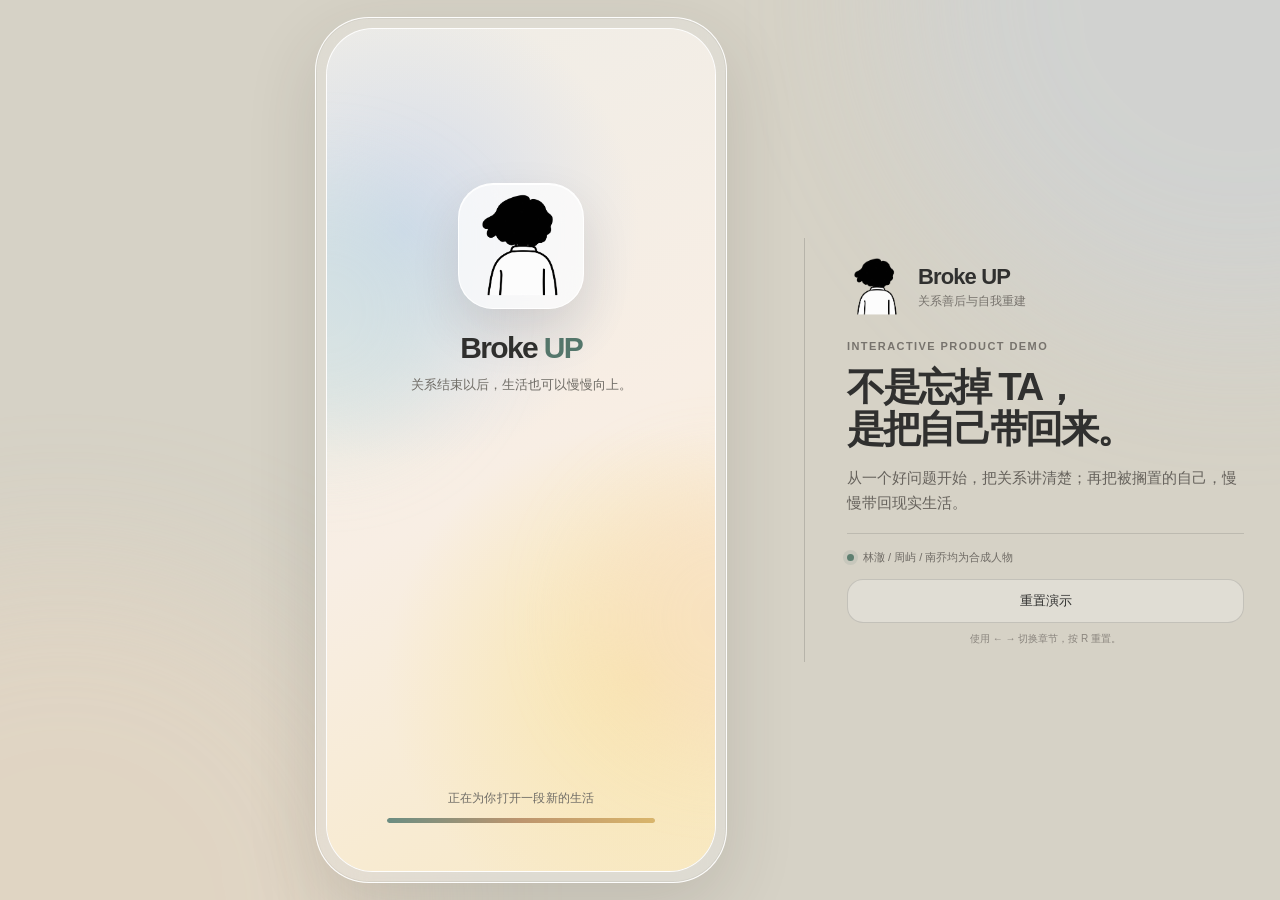
==== commit 04266c1e: "style: remove top synthetic demo pill from frontend/index.html" ====
--- a/frontend/index.html
+++ b/frontend/index.html
@@ -46,10 +46,6 @@
               <span>Broke UP</span>
             </button>
             <div class="top-actions">
-              <button class="mode-pill" type="button" id="modeButton" aria-label="演示信息">
-                <span class="mode-dot"></span>
-                合成演示
-              </button>
               <button class="demo-button" type="button" id="demoButton" aria-label="打开演示控制台">•••</button>
             </div>
           </nav>
